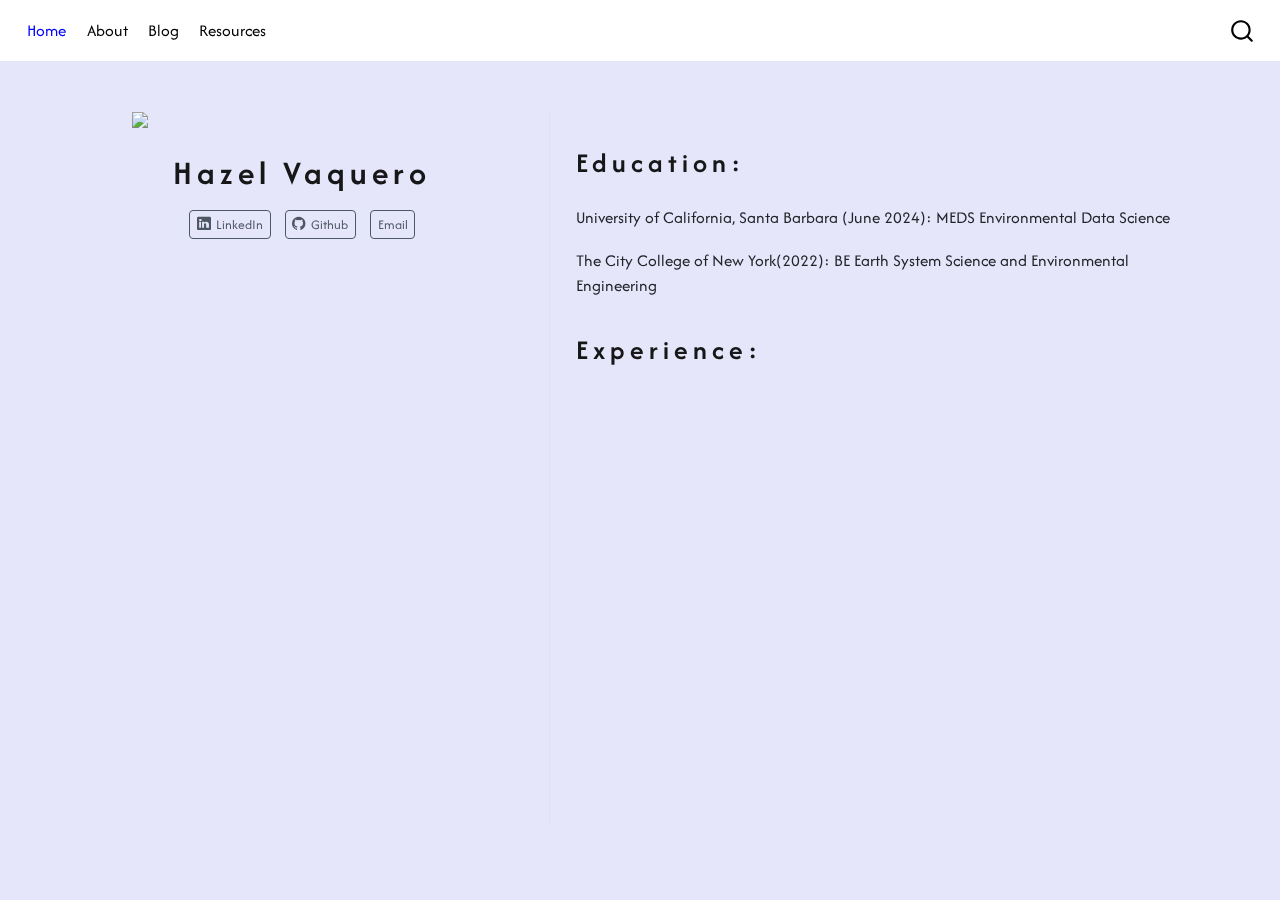
==== docs/index.html @ 40965be0 "add photo" ====
<!DOCTYPE html>
<html xmlns="http://www.w3.org/1999/xhtml" lang="en" xml:lang="en"><head>

<meta charset="utf-8">
<meta name="generator" content="quarto-1.3.450">

<meta name="viewport" content="width=device-width, initial-scale=1.0, user-scalable=yes">


<title>Hazel Vaquero</title>
<style>
code{white-space: pre-wrap;}
span.smallcaps{font-variant: small-caps;}
div.columns{display: flex; gap: min(4vw, 1.5em);}
div.column{flex: auto; overflow-x: auto;}
div.hanging-indent{margin-left: 1.5em; text-indent: -1.5em;}
ul.task-list{list-style: none;}
ul.task-list li input[type="checkbox"] {
  width: 0.8em;
  margin: 0 0.8em 0.2em -1em; /* quarto-specific, see https://github.com/quarto-dev/quarto-cli/issues/4556 */ 
  vertical-align: middle;
}
</style>


<script src="site_libs/quarto-nav/quarto-nav.js"></script>
<script src="site_libs/quarto-nav/headroom.min.js"></script>
<script src="site_libs/clipboard/clipboard.min.js"></script>
<script src="site_libs/quarto-search/autocomplete.umd.js"></script>
<script src="site_libs/quarto-search/fuse.min.js"></script>
<script src="site_libs/quarto-search/quarto-search.js"></script>
<meta name="quarto:offset" content="./">
<script src="site_libs/quarto-html/quarto.js"></script>
<script src="site_libs/quarto-html/popper.min.js"></script>
<script src="site_libs/quarto-html/tippy.umd.min.js"></script>
<link href="site_libs/quarto-html/tippy.css" rel="stylesheet">
<link href="site_libs/quarto-html/quarto-syntax-highlighting.css" rel="stylesheet" id="quarto-text-highlighting-styles">
<script src="site_libs/bootstrap/bootstrap.min.js"></script>
<link href="site_libs/bootstrap/bootstrap-icons.css" rel="stylesheet">
<link href="site_libs/bootstrap/bootstrap.min.css" rel="stylesheet" id="quarto-bootstrap" data-mode="light">
<script id="quarto-search-options" type="application/json">{
  "location": "navbar",
  "copy-button": false,
  "collapse-after": 3,
  "panel-placement": "end",
  "type": "overlay",
  "limit": 20,
  "language": {
    "search-no-results-text": "No results",
    "search-matching-documents-text": "matching documents",
    "search-copy-link-title": "Copy link to search",
    "search-hide-matches-text": "Hide additional matches",
    "search-more-match-text": "more match in this document",
    "search-more-matches-text": "more matches in this document",
    "search-clear-button-title": "Clear",
    "search-detached-cancel-button-title": "Cancel",
    "search-submit-button-title": "Submit",
    "search-label": "Search"
  }
}</script>


</head>

<body class="nav-fixed">

<div id="quarto-search-results"></div>
  <header id="quarto-header" class="headroom fixed-top">
    <nav class="navbar navbar-expand-lg navbar-dark ">
      <div class="navbar-container container-fluid">
            <div id="quarto-search" class="" title="Search"></div>
          <button class="navbar-toggler" type="button" data-bs-toggle="collapse" data-bs-target="#navbarCollapse" aria-controls="navbarCollapse" aria-expanded="false" aria-label="Toggle navigation" onclick="if (window.quartoToggleHeadroom) { window.quartoToggleHeadroom(); }">
  <span class="navbar-toggler-icon"></span>
</button>
          <div class="collapse navbar-collapse" id="navbarCollapse">
            <ul class="navbar-nav navbar-nav-scroll me-auto">
  <li class="nav-item">
    <a class="nav-link active" href="./index.html" rel="" target="" aria-current="page">
 <span class="menu-text">Home</span></a>
  </li>  
  <li class="nav-item">
    <a class="nav-link" href="./about.html" rel="" target="">
 <span class="menu-text">About</span></a>
  </li>  
  <li class="nav-item">
    <a class="nav-link" href="./blog.html" rel="" target="">
 <span class="menu-text">Blog</span></a>
  </li>  
  <li class="nav-item">
    <a class="nav-link" href="./resources.html" rel="" target="">
 <span class="menu-text">Resources</span></a>
  </li>  
</ul>
            <div class="quarto-navbar-tools ms-auto">
</div>
          </div> <!-- /navcollapse -->
      </div> <!-- /container-fluid -->
    </nav>
</header>
<!-- content -->
<div id="quarto-content" class="quarto-container page-columns page-rows-contents page-layout-full page-navbar">
<!-- sidebar -->
<!-- margin-sidebar -->
    
<!-- main -->
<div class="quarto-about-trestles column-page">
  <div class="about-entity">
    <img src="hazel.jpg" class="about-image
  rectangle " style="width: 20em;">
<header id="title-block-header" class="quarto-title-block default">
<div class="quarto-title">
<h1 class="title">Hazel Vaquero</h1>
</div>
<div class="quarto-title-meta">
  </div>
</header>
    <div class="about-links">
  <a href="https://www.linkedin.com/in/hazel-vaquero-7923741a9/" class="about-link" rel="" target="">
    <i class="bi bi-linkedin"></i>
     <span class="about-link-text">LinkedIn</span>
  </a>
  <a href="https://github.com/hazelvaq" class="about-link" rel="" target="">
    <i class="bi bi-github"></i>
     <span class="about-link-text">Github</span>
  </a>
  <a href="mailto::hazelvaquero@ucsb.edu" class="about-link" rel="" target="">
     <span class="about-link-text">Email</span>
  </a>
</div>
  </div>
  <div class="about-contents"><main class="content column-page" id="quarto-document-content">
<section id="education" class="level2">
<h2 data-anchor-id="education">Education:</h2>
<p>University of California, Santa Barbara (June 2024): MEDS Environmental Data Science</p>
<p>The City College of New York(2022): BE Earth System Science and Environmental Engineering</p>
</section>
<section id="experience" class="level2">
<h2 data-anchor-id="experience">Experience:</h2>


</section>
</main></div>
</div>
 <!-- /main -->
<script id="quarto-html-after-body" type="application/javascript">
window.document.addEventListener("DOMContentLoaded", function (event) {
  const toggleBodyColorMode = (bsSheetEl) => {
    const mode = bsSheetEl.getAttribute("data-mode");
    const bodyEl = window.document.querySelector("body");
    if (mode === "dark") {
      bodyEl.classList.add("quarto-dark");
      bodyEl.classList.remove("quarto-light");
    } else {
      bodyEl.classList.add("quarto-light");
      bodyEl.classList.remove("quarto-dark");
    }
  }
  const toggleBodyColorPrimary = () => {
    const bsSheetEl = window.document.querySelector("link#quarto-bootstrap");
    if (bsSheetEl) {
      toggleBodyColorMode(bsSheetEl);
    }
  }
  toggleBodyColorPrimary();  
  const isCodeAnnotation = (el) => {
    for (const clz of el.classList) {
      if (clz.startsWith('code-annotation-')) {                     
        return true;
      }
    }
    return false;
  }
  const clipboard = new window.ClipboardJS('.code-copy-button', {
    text: function(trigger) {
      const codeEl = trigger.previousElementSibling.cloneNode(true);
      for (const childEl of codeEl.children) {
        if (isCodeAnnotation(childEl)) {
          childEl.remove();
        }
      }
      return codeEl.innerText;
    }
  });
  clipboard.on('success', function(e) {
    // button target
    const button = e.trigger;
    // don't keep focus
    button.blur();
    // flash "checked"
    button.classList.add('code-copy-button-checked');
    var currentTitle = button.getAttribute("title");
    button.setAttribute("title", "Copied!");
    let tooltip;
    if (window.bootstrap) {
      button.setAttribute("data-bs-toggle", "tooltip");
      button.setAttribute("data-bs-placement", "left");
      button.setAttribute("data-bs-title", "Copied!");
      tooltip = new bootstrap.Tooltip(button, 
        { trigger: "manual", 
          customClass: "code-copy-button-tooltip",
          offset: [0, -8]});
      tooltip.show();    
    }
    setTimeout(function() {
      if (tooltip) {
        tooltip.hide();
        button.removeAttribute("data-bs-title");
        button.removeAttribute("data-bs-toggle");
        button.removeAttribute("data-bs-placement");
      }
      button.setAttribute("title", currentTitle);
      button.classList.remove('code-copy-button-checked');
    }, 1000);
    // clear code selection
    e.clearSelection();
  });
  function tippyHover(el, contentFn) {
    const config = {
      allowHTML: true,
      content: contentFn,
      maxWidth: 500,
      delay: 100,
      arrow: false,
      appendTo: function(el) {
          return el.parentElement;
      },
      interactive: true,
      interactiveBorder: 10,
      theme: 'quarto',
      placement: 'bottom-start'
    };
    window.tippy(el, config); 
  }
  const noterefs = window.document.querySelectorAll('a[role="doc-noteref"]');
  for (var i=0; i<noterefs.length; i++) {
    const ref = noterefs[i];
    tippyHover(ref, function() {
      // use id or data attribute instead here
      let href = ref.getAttribute('data-footnote-href') || ref.getAttribute('href');
      try { href = new URL(href).hash; } catch {}
      const id = href.replace(/^#\/?/, "");
      const note = window.document.getElementById(id);
      return note.innerHTML;
    });
  }
      let selectedAnnoteEl;
      const selectorForAnnotation = ( cell, annotation) => {
        let cellAttr = 'data-code-cell="' + cell + '"';
        let lineAttr = 'data-code-annotation="' +  annotation + '"';
        const selector = 'span[' + cellAttr + '][' + lineAttr + ']';
        return selector;
      }
      const selectCodeLines = (annoteEl) => {
        const doc = window.document;
        const targetCell = annoteEl.getAttribute("data-target-cell");
        const targetAnnotation = annoteEl.getAttribute("data-target-annotation");
        const annoteSpan = window.document.querySelector(selectorForAnnotation(targetCell, targetAnnotation));
        const lines = annoteSpan.getAttribute("data-code-lines").split(",");
        const lineIds = lines.map((line) => {
          return targetCell + "-" + line;
        })
        let top = null;
        let height = null;
        let parent = null;
        if (lineIds.length > 0) {
            //compute the position of the single el (top and bottom and make a div)
            const el = window.document.getElementById(lineIds[0]);
            top = el.offsetTop;
            height = el.offsetHeight;
            parent = el.parentElement.parentElement;
          if (lineIds.length > 1) {
            const lastEl = window.document.getElementById(lineIds[lineIds.length - 1]);
            const bottom = lastEl.offsetTop + lastEl.offsetHeight;
            height = bottom - top;
          }
          if (top !== null && height !== null && parent !== null) {
            // cook up a div (if necessary) and position it 
            let div = window.document.getElementById("code-annotation-line-highlight");
            if (div === null) {
              div = window.document.createElement("div");
              div.setAttribute("id", "code-annotation-line-highlight");
              div.style.position = 'absolute';
              parent.appendChild(div);
            }
            div.style.top = top - 2 + "px";
            div.style.height = height + 4 + "px";
            let gutterDiv = window.document.getElementById("code-annotation-line-highlight-gutter");
            if (gutterDiv === null) {
              gutterDiv = window.document.createElement("div");
              gutterDiv.setAttribute("id", "code-annotation-line-highlight-gutter");
              gutterDiv.style.position = 'absolute';
              const codeCell = window.document.getElementById(targetCell);
              const gutter = codeCell.querySelector('.code-annotation-gutter');
              gutter.appendChild(gutterDiv);
            }
            gutterDiv.style.top = top - 2 + "px";
            gutterDiv.style.height = height + 4 + "px";
          }
          selectedAnnoteEl = annoteEl;
        }
      };
      const unselectCodeLines = () => {
        const elementsIds = ["code-annotation-line-highlight", "code-annotation-line-highlight-gutter"];
        elementsIds.forEach((elId) => {
          const div = window.document.getElementById(elId);
          if (div) {
            div.remove();
          }
        });
        selectedAnnoteEl = undefined;
      };
      // Attach click handler to the DT
      const annoteDls = window.document.querySelectorAll('dt[data-target-cell]');
      for (const annoteDlNode of annoteDls) {
        annoteDlNode.addEventListener('click', (event) => {
          const clickedEl = event.target;
          if (clickedEl !== selectedAnnoteEl) {
            unselectCodeLines();
            const activeEl = window.document.querySelector('dt[data-target-cell].code-annotation-active');
            if (activeEl) {
              activeEl.classList.remove('code-annotation-active');
            }
            selectCodeLines(clickedEl);
            clickedEl.classList.add('code-annotation-active');
          } else {
            // Unselect the line
            unselectCodeLines();
            clickedEl.classList.remove('code-annotation-active');
          }
        });
      }
  const findCites = (el) => {
    const parentEl = el.parentElement;
    if (parentEl) {
      const cites = parentEl.dataset.cites;
      if (cites) {
        return {
          el,
          cites: cites.split(' ')
        };
      } else {
        return findCites(el.parentElement)
      }
    } else {
      return undefined;
    }
  };
  var bibliorefs = window.document.querySelectorAll('a[role="doc-biblioref"]');
  for (var i=0; i<bibliorefs.length; i++) {
    const ref = bibliorefs[i];
    const citeInfo = findCites(ref);
    if (citeInfo) {
      tippyHover(citeInfo.el, function() {
        var popup = window.document.createElement('div');
        citeInfo.cites.forEach(function(cite) {
          var citeDiv = window.document.createElement('div');
          citeDiv.classList.add('hanging-indent');
          citeDiv.classList.add('csl-entry');
          var biblioDiv = window.document.getElementById('ref-' + cite);
          if (biblioDiv) {
            citeDiv.innerHTML = biblioDiv.innerHTML;
          }
          popup.appendChild(citeDiv);
        });
        return popup.innerHTML;
      });
    }
  }
});
</script>
</div> <!-- /content -->



</body></html>
---- docs/site_libs/quarto-html/tippy.css ----
.tippy-box[data-animation=fade][data-state=hidden]{opacity:0}[data-tippy-root]{max-width:calc(100vw - 10px)}.tippy-box{position:relative;background-color:#333;color:#fff;border-radius:4px;font-size:14px;line-height:1.4;white-space:normal;outline:0;transition-property:transform,visibility,opacity}.tippy-box[data-placement^=top]>.tippy-arrow{bottom:0}.tippy-box[data-placement^=top]>.tippy-arrow:before{bottom:-7px;left:0;border-width:8px 8px 0;border-top-color:initial;transform-origin:center top}.tippy-box[data-placement^=bottom]>.tippy-arrow{top:0}.tippy-box[data-placement^=bottom]>.tippy-arrow:before{top:-7px;left:0;border-width:0 8px 8px;border-bottom-color:initial;transform-origin:center bottom}.tippy-box[data-placement^=left]>.tippy-arrow{right:0}.tippy-box[data-placement^=left]>.tippy-arrow:before{border-width:8px 0 8px 8px;border-left-color:initial;right:-7px;transform-origin:center left}.tippy-box[data-placement^=right]>.tippy-arrow{left:0}.tippy-box[data-placement^=right]>.tippy-arrow:before{left:-7px;border-width:8px 8px 8px 0;border-right-color:initial;transform-origin:center right}.tippy-box[data-inertia][data-state=visible]{transition-timing-function:cubic-bezier(.54,1.5,.38,1.11)}.tippy-arrow{width:16px;height:16px;color:#333}.tippy-arrow:before{content:"";position:absolute;border-color:transparent;border-style:solid}.tippy-content{position:relative;padding:5px 9px;z-index:1}
---- docs/site_libs/quarto-html/quarto-syntax-highlighting.css ----
/* quarto syntax highlight colors */
:root {
  --quarto-hl-ot-color: #003B4F;
  --quarto-hl-at-color: #657422;
  --quarto-hl-ss-color: #20794D;
  --quarto-hl-an-color: #5E5E5E;
  --quarto-hl-fu-color: #4758AB;
  --quarto-hl-st-color: #20794D;
  --quarto-hl-cf-color: #003B4F;
  --quarto-hl-op-color: #5E5E5E;
  --quarto-hl-er-color: #AD0000;
  --quarto-hl-bn-color: #AD0000;
  --quarto-hl-al-color: #AD0000;
  --quarto-hl-va-color: #111111;
  --quarto-hl-bu-color: inherit;
  --quarto-hl-ex-color: inherit;
  --quarto-hl-pp-color: #AD0000;
  --quarto-hl-in-color: #5E5E5E;
  --quarto-hl-vs-color: #20794D;
  --quarto-hl-wa-color: #5E5E5E;
  --quarto-hl-do-color: #5E5E5E;
  --quarto-hl-im-color: #00769E;
  --quarto-hl-ch-color: #20794D;
  --quarto-hl-dt-color: #AD0000;
  --quarto-hl-fl-color: #AD0000;
  --quarto-hl-co-color: #5E5E5E;
  --quarto-hl-cv-color: #5E5E5E;
  --quarto-hl-cn-color: #8f5902;
  --quarto-hl-sc-color: #5E5E5E;
  --quarto-hl-dv-color: #AD0000;
  --quarto-hl-kw-color: #003B4F;
}

/* other quarto variables */
:root {
  --quarto-font-monospace: SFMono-Regular, Menlo, Monaco, Consolas, "Liberation Mono", "Courier New", monospace;
}

pre > code.sourceCode > span {
  color: #003B4F;
}

code span {
  color: #003B4F;
}

code.sourceCode > span {
  color: #003B4F;
}

div.sourceCode,
div.sourceCode pre.sourceCode {
  color: #003B4F;
}

code span.ot {
  color: #003B4F;
  font-style: inherit;
}

code span.at {
  color: #657422;
  font-style: inherit;
}

code span.ss {
  color: #20794D;
  font-style: inherit;
}

code span.an {
  color: #5E5E5E;
  font-style: inherit;
}

code span.fu {
  color: #4758AB;
  font-style: inherit;
}

code span.st {
  color: #20794D;
  font-style: inherit;
}

code span.cf {
  color: #003B4F;
  font-style: inherit;
}

code span.op {
  color: #5E5E5E;
  font-style: inherit;
}

code span.er {
  color: #AD0000;
  font-style: inherit;
}

code span.bn {
  color: #AD0000;
  font-style: inherit;
}

code span.al {
  color: #AD0000;
  font-style: inherit;
}

code span.va {
  color: #111111;
  font-style: inherit;
}

code span.bu {
  font-style: inherit;
}

code span.ex {
  font-style: inherit;
}

code span.pp {
  color: #AD0000;
  font-style: inherit;
}

code span.in {
  color: #5E5E5E;
  font-style: inherit;
}

code span.vs {
  color: #20794D;
  font-style: inherit;
}

code span.wa {
  color: #5E5E5E;
  font-style: italic;
}

code span.do {
  color: #5E5E5E;
  font-style: italic;
}

code span.im {
  color: #00769E;
  font-style: inherit;
}

code span.ch {
  color: #20794D;
  font-style: inherit;
}

code span.dt {
  color: #AD0000;
  font-style: inherit;
}

code span.fl {
  color: #AD0000;
  font-style: inherit;
}

code span.co {
  color: #5E5E5E;
  font-style: inherit;
}

code span.cv {
  color: #5E5E5E;
  font-style: italic;
}

code span.cn {
  color: #8f5902;
  font-style: inherit;
}

code span.sc {
  color: #5E5E5E;
  font-style: inherit;
}

code span.dv {
  color: #AD0000;
  font-style: inherit;
}

code span.kw {
  color: #003B4F;
  font-style: inherit;
}

.prevent-inlining {
  content: "</";
}

/*# sourceMappingURL=debc5d5d77c3f9108843748ff7464032.css.map */
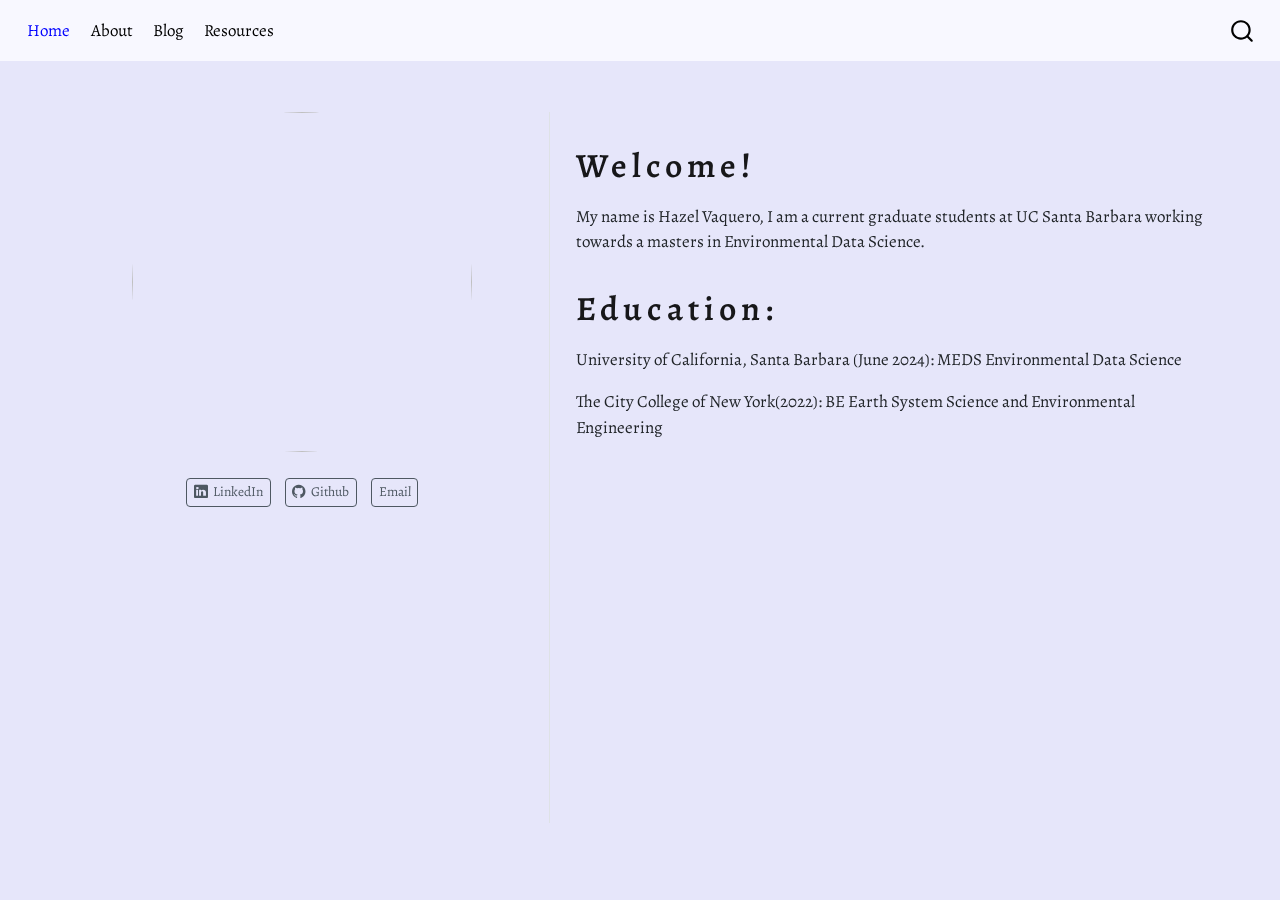
==== commit 89e853e2: "edits" ====
--- a/docs/index.html
+++ b/docs/index.html
@@ -7,7 +7,7 @@
 <meta name="viewport" content="width=device-width, initial-scale=1.0, user-scalable=yes">
 
 
-<title>Hazel Vaquero</title>
+<title>index</title>
 <style>
 code{white-space: pre-wrap;}
 span.smallcaps{font-variant: small-caps;}
@@ -106,14 +106,7 @@
 <div class="quarto-about-trestles column-page">
   <div class="about-entity">
     <img src="hazel.jpg" class="about-image
-  rectangle " style="width: 20em;">
-<header id="title-block-header" class="quarto-title-block default">
-<div class="quarto-title">
-<h1 class="title">Hazel Vaquero</h1>
-</div>
-<div class="quarto-title-meta">
-  </div>
-</header>
+  round " style="height: 20em; width: 20em;">
     <div class="about-links">
   <a href="https://www.linkedin.com/in/hazel-vaquero-7923741a9/" class="about-link" rel="" target="">
     <i class="bi bi-linkedin"></i>
@@ -129,13 +122,14 @@
 </div>
   </div>
   <div class="about-contents"><main class="content column-page" id="quarto-document-content">
-<section id="education" class="level2">
-<h2 data-anchor-id="education">Education:</h2>
+<section id="welcome" class="level1">
+<h1>Welcome!</h1>
+<p>My name is Hazel Vaquero, I am a current graduate students at UC Santa Barbara working towards a masters in Environmental Data Science.</p>
+</section>
+<section id="education" class="level1">
+<h1>Education:</h1>
 <p>University of California, Santa Barbara (June 2024): MEDS Environmental Data Science</p>
 <p>The City College of New York(2022): BE Earth System Science and Environmental Engineering</p>
-</section>
-<section id="experience" class="level2">
-<h2 data-anchor-id="experience">Experience:</h2>
 
 
 </section>
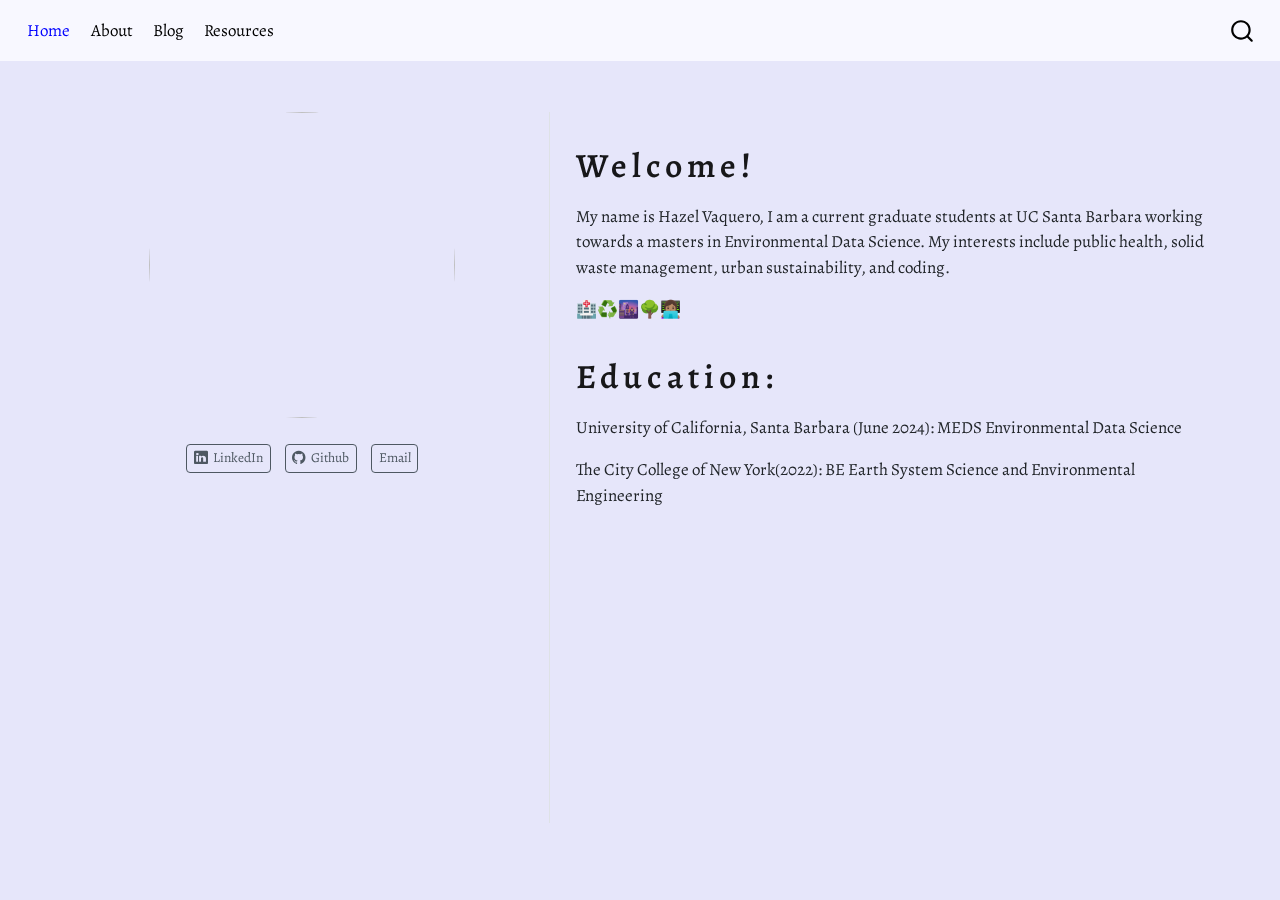
==== commit 4cdf7bb2: "edit bio" ====
--- a/docs/index.html
+++ b/docs/index.html
@@ -106,7 +106,7 @@
 <div class="quarto-about-trestles column-page">
   <div class="about-entity">
     <img src="hazel.jpg" class="about-image
-  round " style="height: 20em; width: 20em;">
+  round " style="height: 18em; width: 18em;">
     <div class="about-links">
   <a href="https://www.linkedin.com/in/hazel-vaquero-7923741a9/" class="about-link" rel="" target="">
     <i class="bi bi-linkedin"></i>
@@ -124,7 +124,8 @@
   <div class="about-contents"><main class="content column-page" id="quarto-document-content">
 <section id="welcome" class="level1">
 <h1>Welcome!</h1>
-<p>My name is Hazel Vaquero, I am a current graduate students at UC Santa Barbara working towards a masters in Environmental Data Science.</p>
+<p>My name is Hazel Vaquero, I am a current graduate students at UC Santa Barbara working towards a masters in Environmental Data Science. My interests include public health, solid waste management, urban sustainability, and coding.</p>
+<p>🏥♻️🌆🌳👩🏽‍💻</p>
 </section>
 <section id="education" class="level1">
 <h1>Education:</h1>
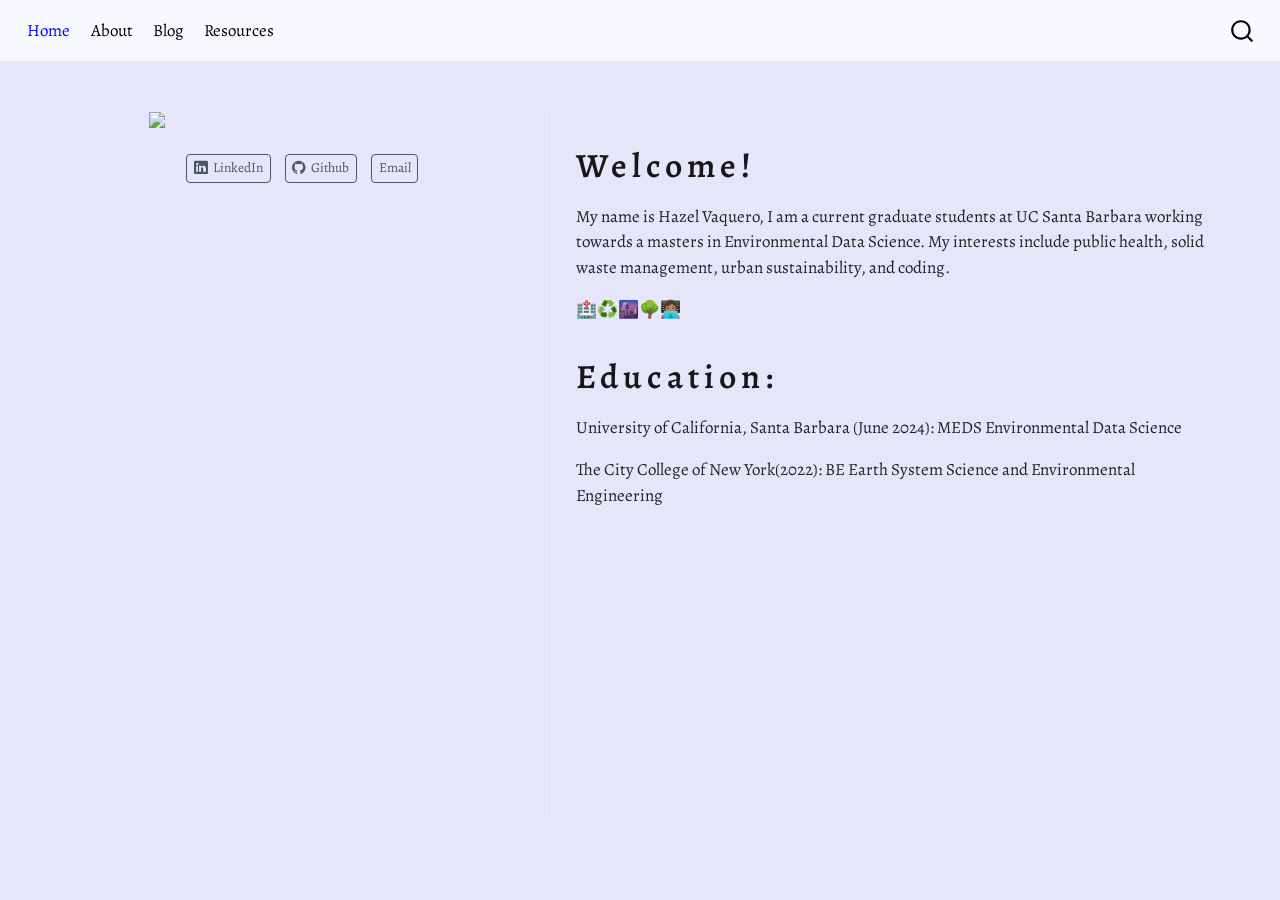
==== commit 0ea8ed57: "image" ====
--- a/docs/index.html
+++ b/docs/index.html
@@ -106,7 +106,7 @@
 <div class="quarto-about-trestles column-page">
   <div class="about-entity">
     <img src="hazel.jpg" class="about-image
-  round " style="height: 18em; width: 18em;">
+  rectangle " style="width: 18em;">
     <div class="about-links">
   <a href="https://www.linkedin.com/in/hazel-vaquero-7923741a9/" class="about-link" rel="" target="">
     <i class="bi bi-linkedin"></i>
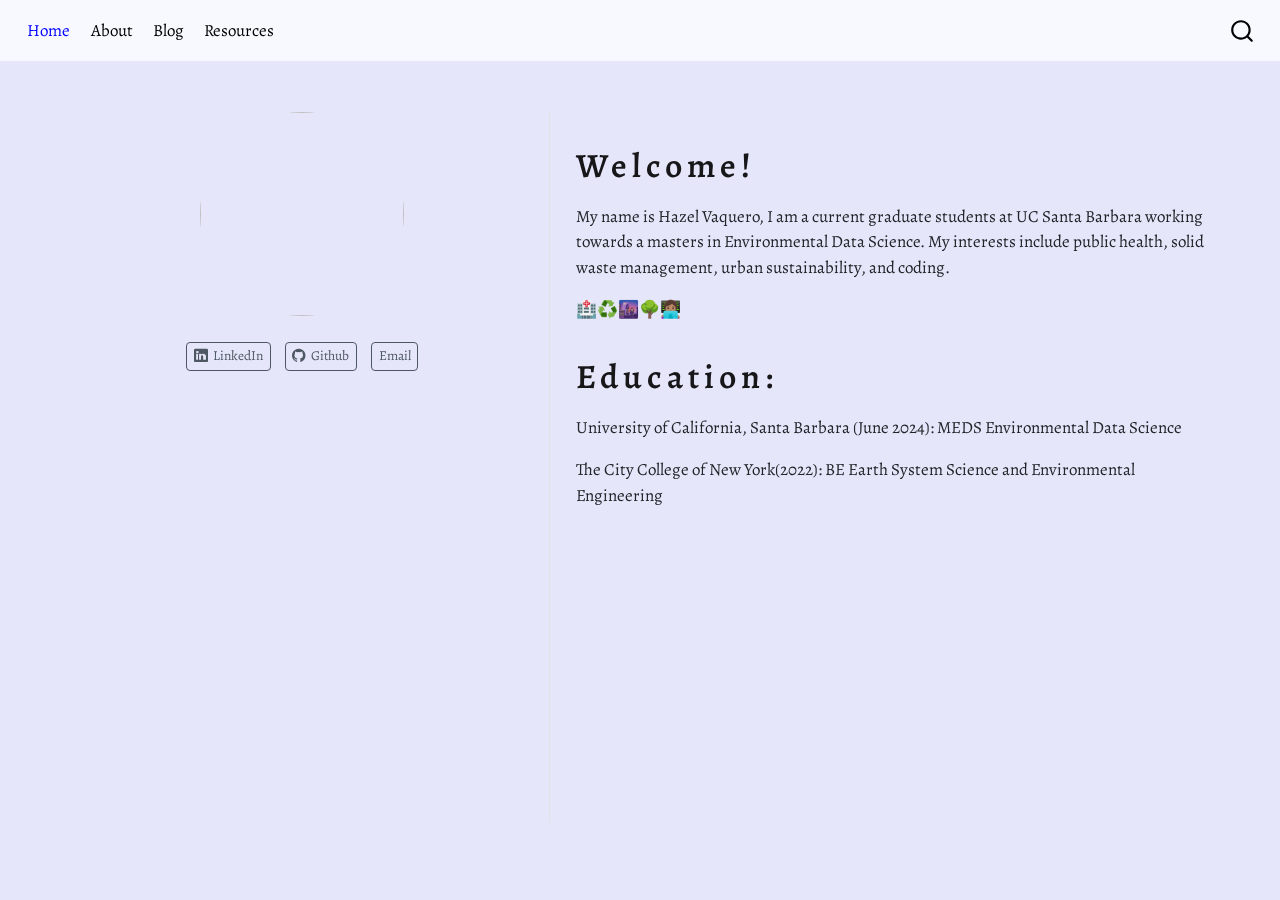
==== commit 2a095093: "photo" ====
--- a/docs/index.html
+++ b/docs/index.html
@@ -106,7 +106,7 @@
 <div class="quarto-about-trestles column-page">
   <div class="about-entity">
     <img src="hazel.jpg" class="about-image
-  rectangle " style="width: 18em;">
+  round " style="height: 12em; width: 12em;">
     <div class="about-links">
   <a href="https://www.linkedin.com/in/hazel-vaquero-7923741a9/" class="about-link" rel="" target="">
     <i class="bi bi-linkedin"></i>
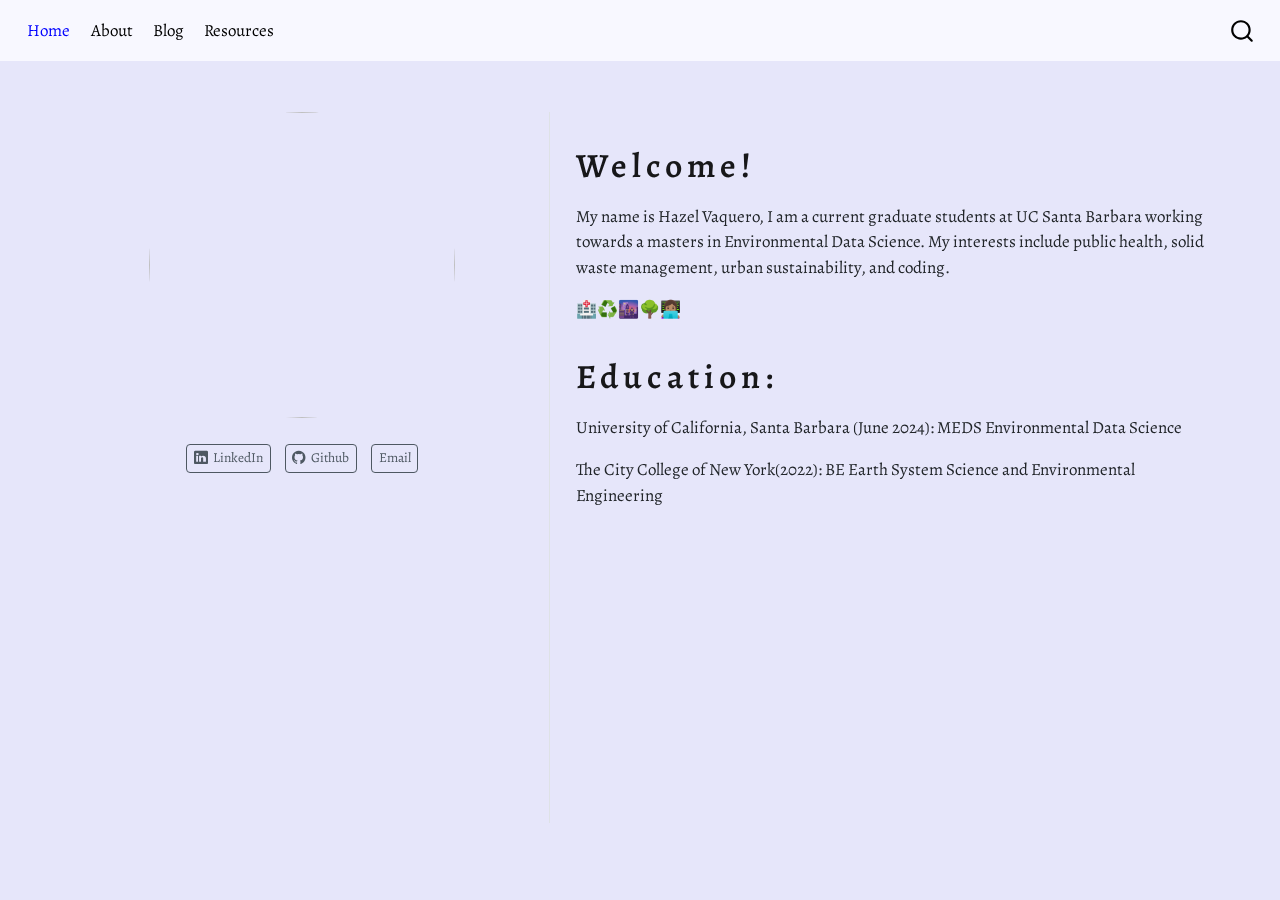
==== commit 683270e9: "image" ====
--- a/docs/index.html
+++ b/docs/index.html
@@ -106,7 +106,7 @@
 <div class="quarto-about-trestles column-page">
   <div class="about-entity">
     <img src="hazel.jpg" class="about-image
-  round " style="height: 12em; width: 12em;">
+  round " style="height: 18em; width: 18em;">
     <div class="about-links">
   <a href="https://www.linkedin.com/in/hazel-vaquero-7923741a9/" class="about-link" rel="" target="">
     <i class="bi bi-linkedin"></i>
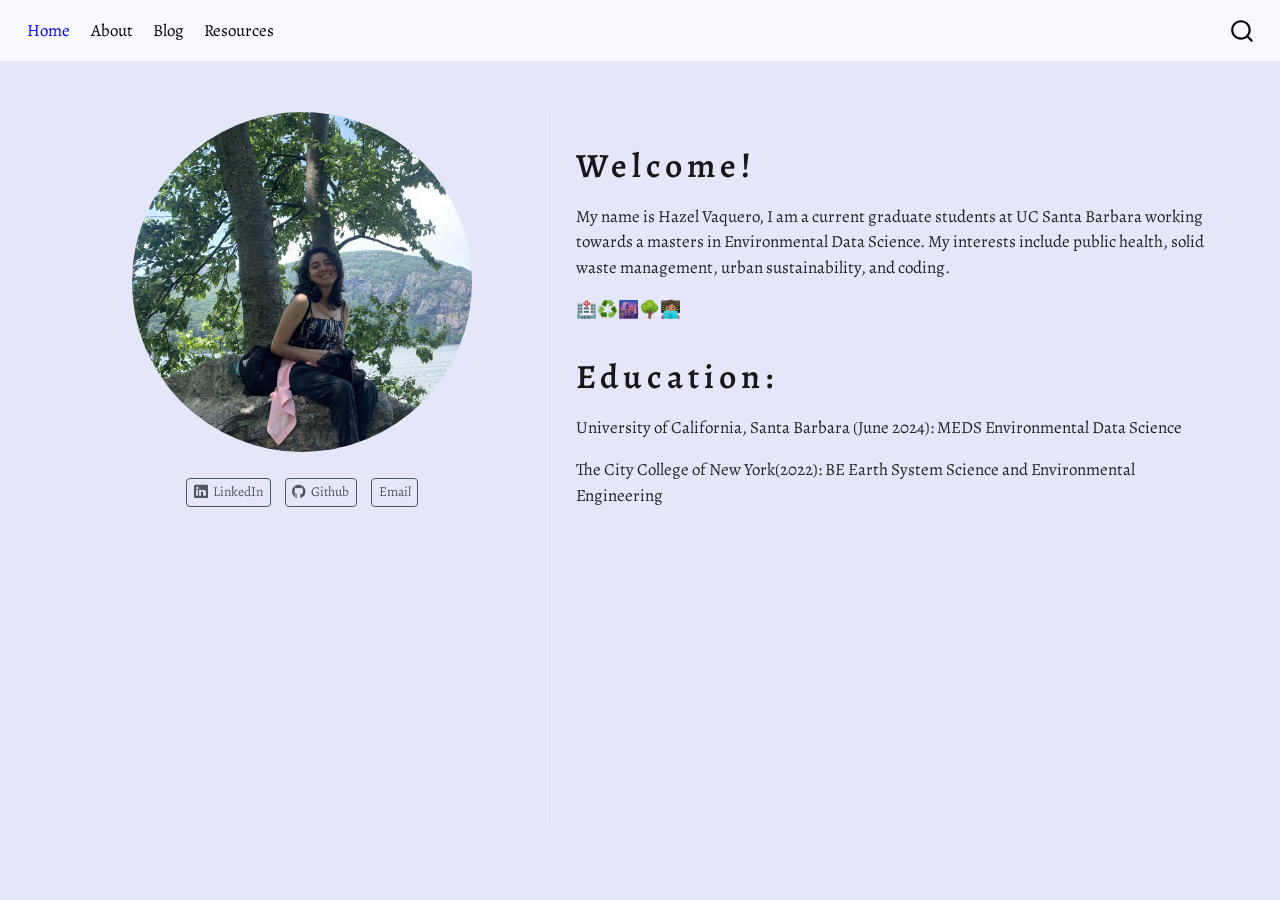
==== commit 0520f94c: "update main photo" ====
--- a/docs/index.html
+++ b/docs/index.html
@@ -105,8 +105,8 @@
 <!-- main -->
 <div class="quarto-about-trestles column-page">
   <div class="about-entity">
-    <img src="hazel.jpg" class="about-image
-  round " style="height: 18em; width: 18em;">
+    <img src="pictures/hazel.jpg" class="about-image
+  round " style="height: 20em; width: 20em;">
     <div class="about-links">
   <a href="https://www.linkedin.com/in/hazel-vaquero-7923741a9/" class="about-link" rel="" target="">
     <i class="bi bi-linkedin"></i>
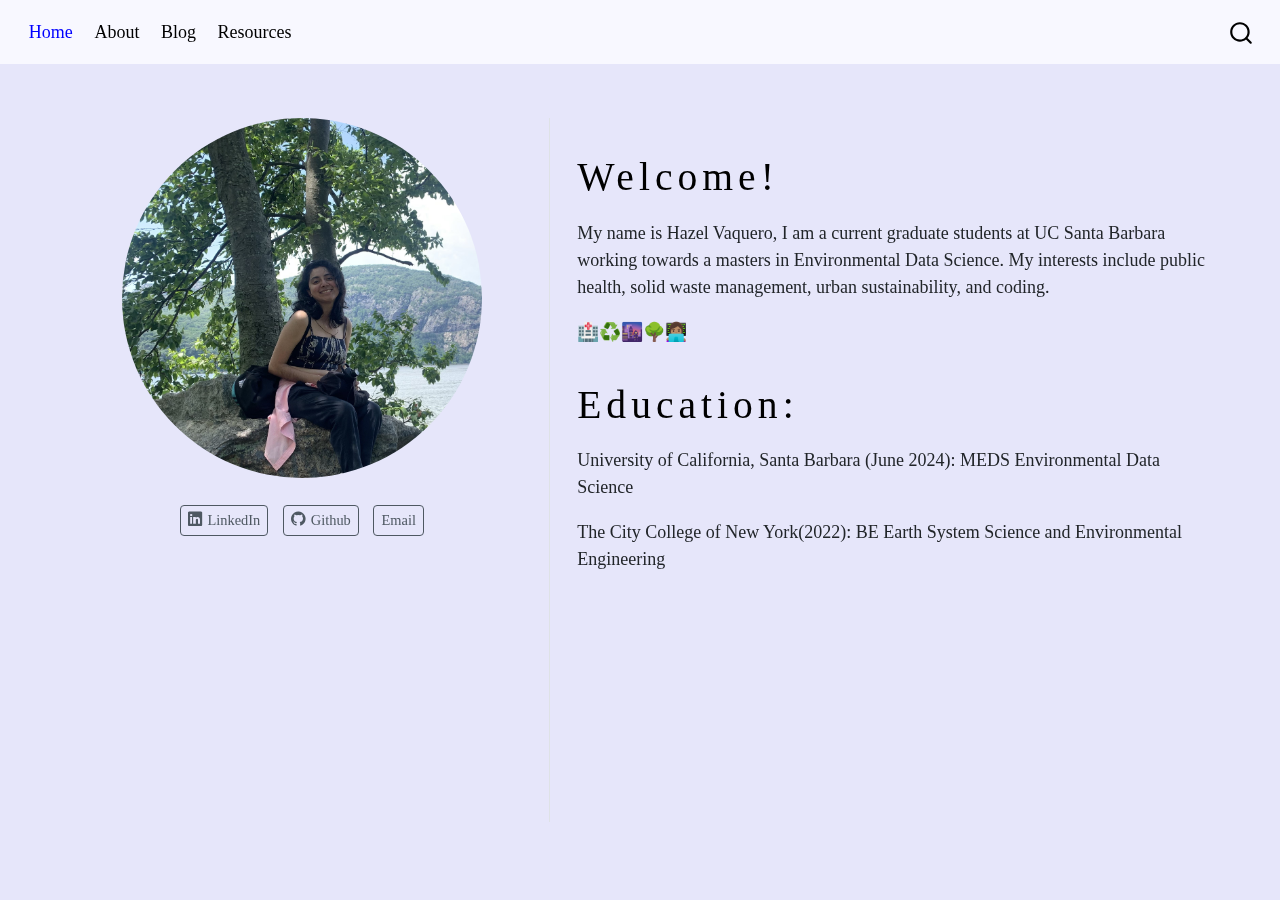
==== commit 04287a52: "edit" ====
--- a/docs/index.html
+++ b/docs/index.html
@@ -2,7 +2,7 @@
 <html xmlns="http://www.w3.org/1999/xhtml" lang="en" xml:lang="en"><head>
 
 <meta charset="utf-8">
-<meta name="generator" content="quarto-1.3.450">
+<meta name="generator" content="quarto-1.2.335">
 
 <meta name="viewport" content="width=device-width, initial-scale=1.0, user-scalable=yes">
 
@@ -17,7 +17,7 @@
 ul.task-list{list-style: none;}
 ul.task-list li input[type="checkbox"] {
   width: 0.8em;
-  margin: 0 0.8em 0.2em -1em; /* quarto-specific, see https://github.com/quarto-dev/quarto-cli/issues/4556 */ 
+  margin: 0 0.8em 0.2em -1.6em;
   vertical-align: middle;
 }
 </style>
@@ -54,8 +54,7 @@
     "search-more-matches-text": "more matches in this document",
     "search-clear-button-title": "Clear",
     "search-detached-cancel-button-title": "Cancel",
-    "search-submit-button-title": "Submit",
-    "search-label": "Search"
+    "search-submit-button-title": "Submit"
   }
 }</script>
 
@@ -68,31 +67,29 @@
   <header id="quarto-header" class="headroom fixed-top">
     <nav class="navbar navbar-expand-lg navbar-dark ">
       <div class="navbar-container container-fluid">
-            <div id="quarto-search" class="" title="Search"></div>
           <button class="navbar-toggler" type="button" data-bs-toggle="collapse" data-bs-target="#navbarCollapse" aria-controls="navbarCollapse" aria-expanded="false" aria-label="Toggle navigation" onclick="if (window.quartoToggleHeadroom) { window.quartoToggleHeadroom(); }">
   <span class="navbar-toggler-icon"></span>
 </button>
           <div class="collapse navbar-collapse" id="navbarCollapse">
             <ul class="navbar-nav navbar-nav-scroll me-auto">
   <li class="nav-item">
-    <a class="nav-link active" href="./index.html" rel="" target="" aria-current="page">
+    <a class="nav-link active" href="./index.html" aria-current="page">
  <span class="menu-text">Home</span></a>
   </li>  
   <li class="nav-item">
-    <a class="nav-link" href="./about.html" rel="" target="">
+    <a class="nav-link" href="./about.html">
  <span class="menu-text">About</span></a>
   </li>  
   <li class="nav-item">
-    <a class="nav-link" href="./blog.html" rel="" target="">
+    <a class="nav-link" href="./blog.html">
  <span class="menu-text">Blog</span></a>
   </li>  
   <li class="nav-item">
-    <a class="nav-link" href="./resources.html" rel="" target="">
+    <a class="nav-link" href="./resources.html">
  <span class="menu-text">Resources</span></a>
   </li>  
 </ul>
-            <div class="quarto-navbar-tools ms-auto">
-</div>
+              <div id="quarto-search" class="" title="Search"></div>
           </div> <!-- /navcollapse -->
       </div> <!-- /container-fluid -->
     </nav>
@@ -108,15 +105,15 @@
     <img src="pictures/hazel.jpg" class="about-image
   round " style="height: 20em; width: 20em;">
     <div class="about-links">
-  <a href="https://www.linkedin.com/in/hazel-vaquero-7923741a9/" class="about-link" rel="" target="">
+  <a href="https://www.linkedin.com/in/hazel-vaquero-7923741a9/" class="about-link">
     <i class="bi bi-linkedin"></i>
      <span class="about-link-text">LinkedIn</span>
   </a>
-  <a href="https://github.com/hazelvaq" class="about-link" rel="" target="">
+  <a href="https://github.com/hazelvaq" class="about-link">
     <i class="bi bi-github"></i>
      <span class="about-link-text">Github</span>
   </a>
-  <a href="mailto::hazelvaquero@ucsb.edu" class="about-link" rel="" target="">
+  <a href="mailto::hazelvaquero@ucsb.edu" class="about-link">
      <span class="about-link-text">Email</span>
   </a>
 </div>
@@ -157,23 +154,9 @@
     }
   }
   toggleBodyColorPrimary();  
-  const isCodeAnnotation = (el) => {
-    for (const clz of el.classList) {
-      if (clz.startsWith('code-annotation-')) {                     
-        return true;
-      }
-    }
-    return false;
-  }
   const clipboard = new window.ClipboardJS('.code-copy-button', {
-    text: function(trigger) {
-      const codeEl = trigger.previousElementSibling.cloneNode(true);
-      for (const childEl of codeEl.children) {
-        if (isCodeAnnotation(childEl)) {
-          childEl.remove();
-        }
-      }
-      return codeEl.innerText;
+    target: function(trigger) {
+      return trigger.previousElementSibling;
     }
   });
   clipboard.on('success', function(e) {
@@ -238,92 +221,6 @@
       return note.innerHTML;
     });
   }
-      let selectedAnnoteEl;
-      const selectorForAnnotation = ( cell, annotation) => {
-        let cellAttr = 'data-code-cell="' + cell + '"';
-        let lineAttr = 'data-code-annotation="' +  annotation + '"';
-        const selector = 'span[' + cellAttr + '][' + lineAttr + ']';
-        return selector;
-      }
-      const selectCodeLines = (annoteEl) => {
-        const doc = window.document;
-        const targetCell = annoteEl.getAttribute("data-target-cell");
-        const targetAnnotation = annoteEl.getAttribute("data-target-annotation");
-        const annoteSpan = window.document.querySelector(selectorForAnnotation(targetCell, targetAnnotation));
-        const lines = annoteSpan.getAttribute("data-code-lines").split(",");
-        const lineIds = lines.map((line) => {
-          return targetCell + "-" + line;
-        })
-        let top = null;
-        let height = null;
-        let parent = null;
-        if (lineIds.length > 0) {
-            //compute the position of the single el (top and bottom and make a div)
-            const el = window.document.getElementById(lineIds[0]);
-            top = el.offsetTop;
-            height = el.offsetHeight;
-            parent = el.parentElement.parentElement;
-          if (lineIds.length > 1) {
-            const lastEl = window.document.getElementById(lineIds[lineIds.length - 1]);
-            const bottom = lastEl.offsetTop + lastEl.offsetHeight;
-            height = bottom - top;
-          }
-          if (top !== null && height !== null && parent !== null) {
-            // cook up a div (if necessary) and position it 
-            let div = window.document.getElementById("code-annotation-line-highlight");
-            if (div === null) {
-              div = window.document.createElement("div");
-              div.setAttribute("id", "code-annotation-line-highlight");
-              div.style.position = 'absolute';
-              parent.appendChild(div);
-            }
-            div.style.top = top - 2 + "px";
-            div.style.height = height + 4 + "px";
-            let gutterDiv = window.document.getElementById("code-annotation-line-highlight-gutter");
-            if (gutterDiv === null) {
-              gutterDiv = window.document.createElement("div");
-              gutterDiv.setAttribute("id", "code-annotation-line-highlight-gutter");
-              gutterDiv.style.position = 'absolute';
-              const codeCell = window.document.getElementById(targetCell);
-              const gutter = codeCell.querySelector('.code-annotation-gutter');
-              gutter.appendChild(gutterDiv);
-            }
-            gutterDiv.style.top = top - 2 + "px";
-            gutterDiv.style.height = height + 4 + "px";
-          }
-          selectedAnnoteEl = annoteEl;
-        }
-      };
-      const unselectCodeLines = () => {
-        const elementsIds = ["code-annotation-line-highlight", "code-annotation-line-highlight-gutter"];
-        elementsIds.forEach((elId) => {
-          const div = window.document.getElementById(elId);
-          if (div) {
-            div.remove();
-          }
-        });
-        selectedAnnoteEl = undefined;
-      };
-      // Attach click handler to the DT
-      const annoteDls = window.document.querySelectorAll('dt[data-target-cell]');
-      for (const annoteDlNode of annoteDls) {
-        annoteDlNode.addEventListener('click', (event) => {
-          const clickedEl = event.target;
-          if (clickedEl !== selectedAnnoteEl) {
-            unselectCodeLines();
-            const activeEl = window.document.querySelector('dt[data-target-cell].code-annotation-active');
-            if (activeEl) {
-              activeEl.classList.remove('code-annotation-active');
-            }
-            selectCodeLines(clickedEl);
-            clickedEl.classList.add('code-annotation-active');
-          } else {
-            // Unselect the line
-            unselectCodeLines();
-            clickedEl.classList.remove('code-annotation-active');
-          }
-        });
-      }
   const findCites = (el) => {
     const parentEl = el.parentElement;
     if (parentEl) {
--- a/docs/site_libs/quarto-html/quarto-syntax-highlighting.css
+++ b/docs/site_libs/quarto-html/quarto-syntax-highlighting.css
@@ -55,85 +55,62 @@
 
 code span.ot {
   color: #003B4F;
-  font-style: inherit;
 }
 
 code span.at {
   color: #657422;
-  font-style: inherit;
 }
 
 code span.ss {
   color: #20794D;
-  font-style: inherit;
 }
 
 code span.an {
   color: #5E5E5E;
-  font-style: inherit;
 }
 
 code span.fu {
   color: #4758AB;
-  font-style: inherit;
 }
 
 code span.st {
   color: #20794D;
-  font-style: inherit;
 }
 
 code span.cf {
   color: #003B4F;
-  font-style: inherit;
 }
 
 code span.op {
   color: #5E5E5E;
-  font-style: inherit;
 }
 
 code span.er {
   color: #AD0000;
-  font-style: inherit;
 }
 
 code span.bn {
   color: #AD0000;
-  font-style: inherit;
 }
 
 code span.al {
   color: #AD0000;
-  font-style: inherit;
 }
 
 code span.va {
   color: #111111;
-  font-style: inherit;
-}
-
-code span.bu {
-  font-style: inherit;
-}
-
-code span.ex {
-  font-style: inherit;
 }
 
 code span.pp {
   color: #AD0000;
-  font-style: inherit;
 }
 
 code span.in {
   color: #5E5E5E;
-  font-style: inherit;
 }
 
 code span.vs {
   color: #20794D;
-  font-style: inherit;
 }
 
 code span.wa {
@@ -148,27 +125,22 @@
 
 code span.im {
   color: #00769E;
-  font-style: inherit;
 }
 
 code span.ch {
   color: #20794D;
-  font-style: inherit;
 }
 
 code span.dt {
   color: #AD0000;
-  font-style: inherit;
 }
 
 code span.fl {
   color: #AD0000;
-  font-style: inherit;
 }
 
 code span.co {
   color: #5E5E5E;
-  font-style: inherit;
 }
 
 code span.cv {
@@ -178,22 +150,18 @@
 
 code span.cn {
   color: #8f5902;
-  font-style: inherit;
 }
 
 code span.sc {
   color: #5E5E5E;
-  font-style: inherit;
 }
 
 code span.dv {
   color: #AD0000;
-  font-style: inherit;
 }
 
 code span.kw {
   color: #003B4F;
-  font-style: inherit;
 }
 
 .prevent-inlining {
